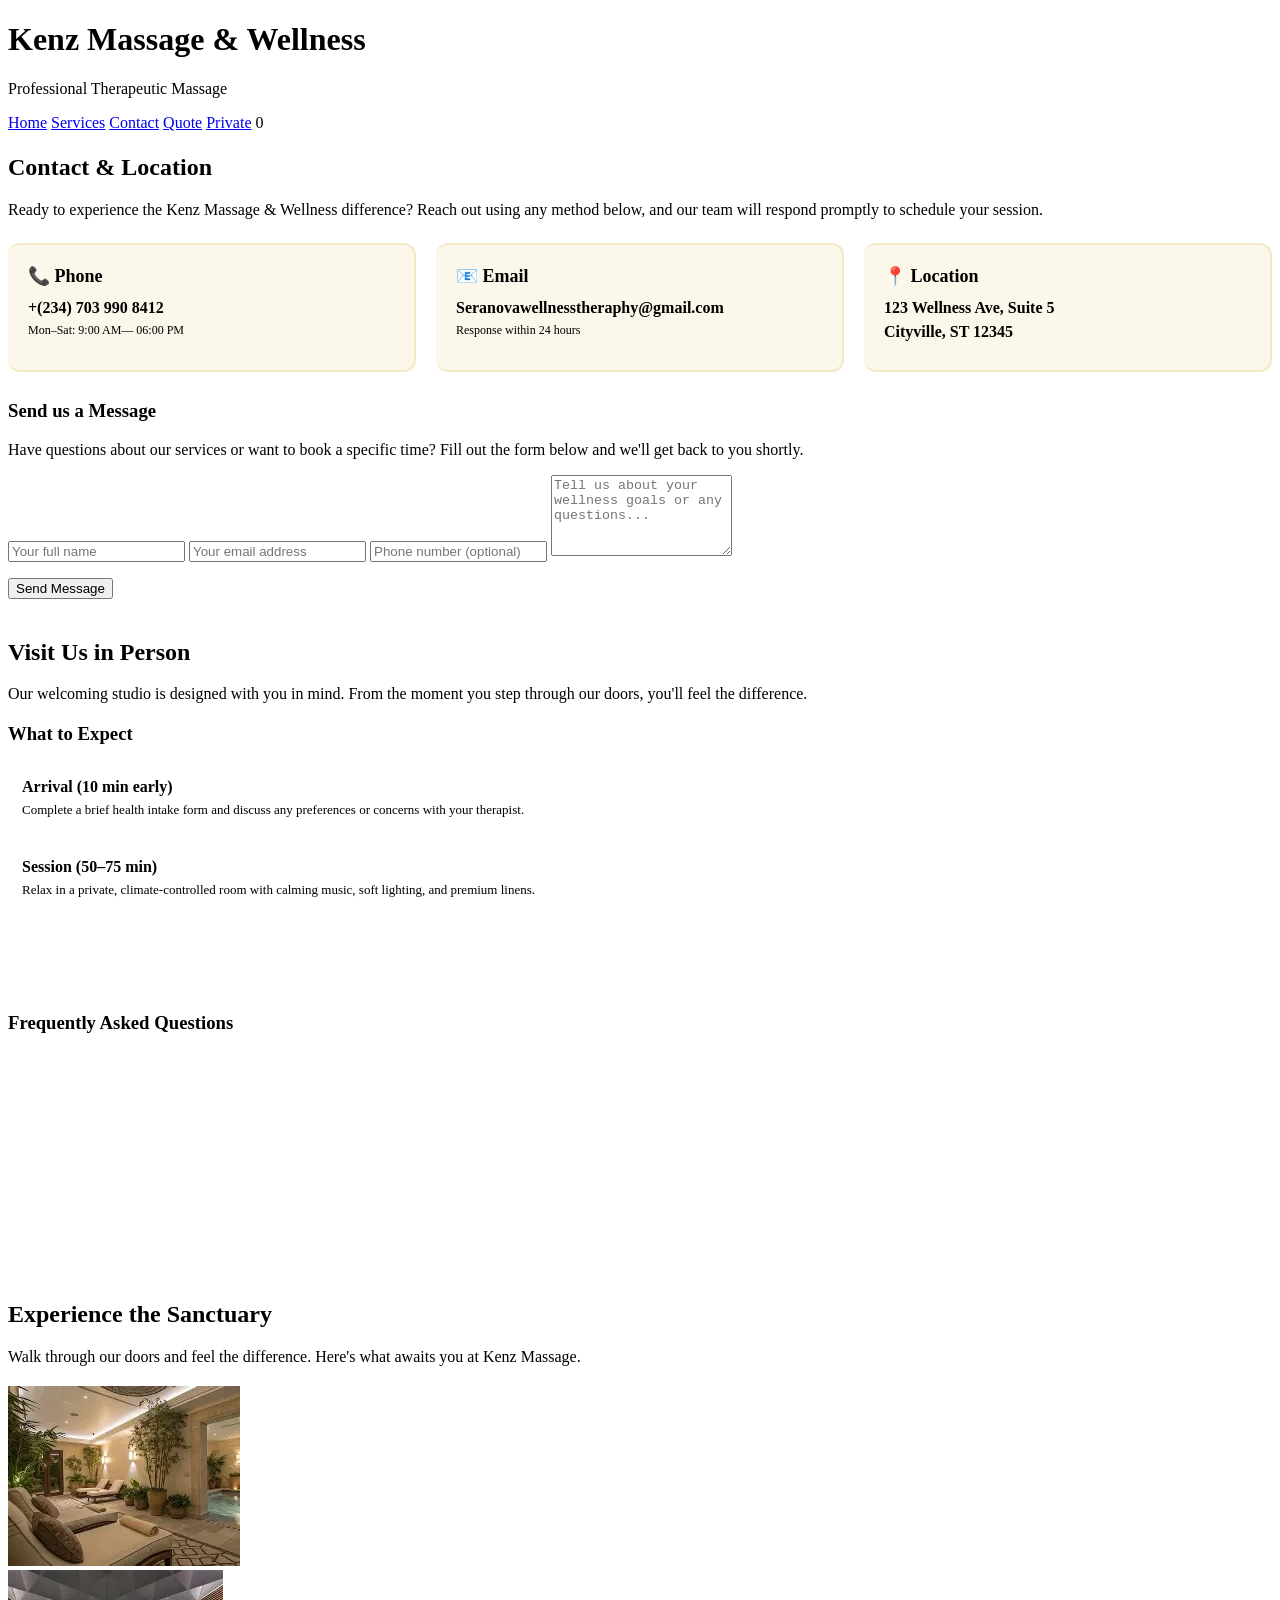
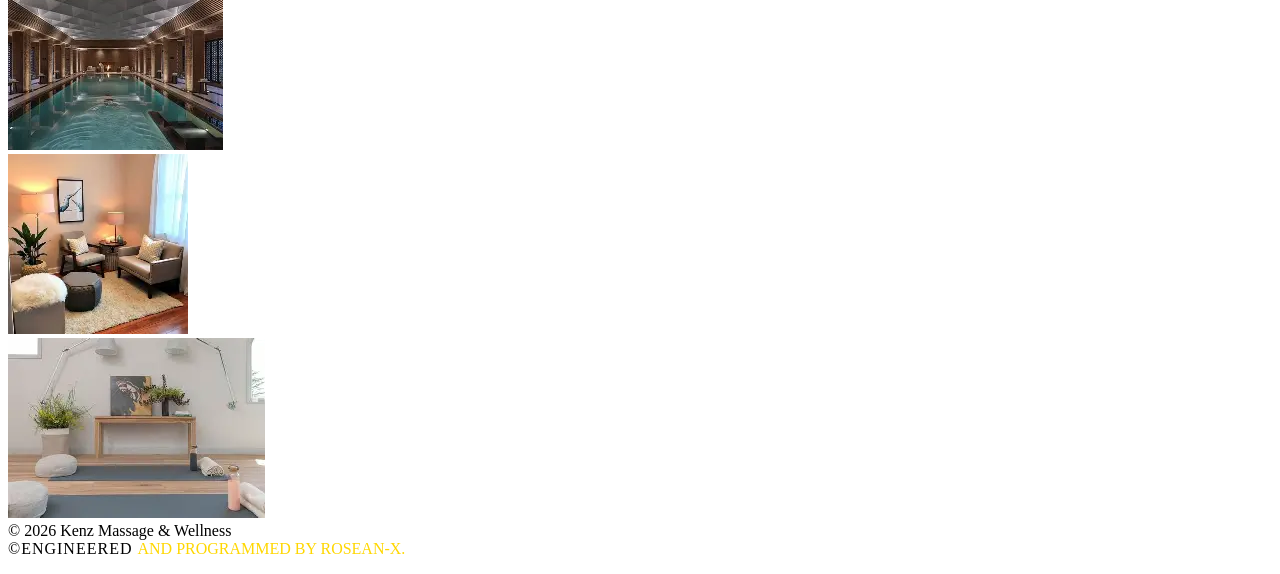
==== contact.html @ 3b34d6ab "Add files via upload" ====
<!DOCTYPE html>
<html lang="en">
  <head>
    <meta charset="utf-8" />
    <meta name="viewport" content="width=device-width,initial-scale=1" />
    <title>Contact — Kenz Massage &amp; Wellness</title>
    <link rel="stylesheet" href="css/styles.css">
    <meta name="description" content="Get in touch with Kenz Massage & Wellness to schedule your next session or ask questions. Call, email, or send us a message through the form.">
  </head>
  <body>
    <header class="site-header">
      <div class="wrap">
        <div>
          <h1 class="brand">Kenz Massage &amp; Wellness</h1>
          <p class="tagline">Professional Therapeutic Massage</p>
        </div>
        <nav class="nav">
          <a href="index.html" class="nav-link">Home</a>
          <a href="services.html" class="nav-link">Services</a>
          <a href="contact.html" class="nav-link">Contact</a>
          <a href="quote.html" class="nav-link">Quote</a>
          <a href="private.html" class="nav-link">Private</a>
          <span id="cartCount" class="cart-count">0</span>
        </nav>
      </div>
    </header>

    <main class="wrap" style="padding-top:22px">
      <div style="display:grid; gap:24px">
        <section class="card">
          <h2 style="margin-top:0">Contact & Location</h2>
          <p class="muted">Ready to experience the Kenz Massage &amp; Wellness difference? Reach out using any method below, and our team will respond promptly to schedule your session.</p>

          <div style="display:grid; grid-template-columns:repeat(auto-fit,minmax(200px,1fr)); gap:20px; margin-top:24px">
            <div style="background:rgba(212,175,55,0.1); backdrop-filter:blur(10px); padding:20px; border-radius:12px; border:2px solid rgba(212,175,55,0.2); border-left:4px solid var(--gold)">
              <h3 style="margin:0 0 12px 0; color:var(--gold); font-size:18px">📞 Phone</h3>
              <p style="margin:0; font-weight:600; color:var(--text)">+(234) 703 990 8412</p>
              <p class="muted" style="font-size:12px; margin-top:6px">Mon–Sat: 9:00 AM— 06:00 PM</p>
            </div>

            <div style="background:rgba(212,175,55,0.1); backdrop-filter:blur(10px); padding:20px; border-radius:12px; border:2px solid rgba(212,175,55,0.2); border-left:4px solid var(--gold)">
              <h3 style="margin:0 0 12px 0; color:var(--gold); font-size:18px">📧 Email</h3>
              <p style="margin:0; font-weight:600; color:var(--text)">Seranovawellnesstheraphy@gmail.com</p>
              <p class="muted" style="font-size:12px; margin-top:6px">Response within 24 hours</p>
            </div>

            <div style="background:rgba(212,175,55,0.1); backdrop-filter:blur(10px); padding:20px; border-radius:12px; border:2px solid rgba(212,175,55,0.2); border-left:4px solid var(--gold)">
              <h3 style="margin:0 0 12px 0; color:var(--gold); font-size:18px">📍 Location</h3>
              <p style="margin:0; font-weight:600; color:var(--text)">123 Wellness Ave, Suite 5</p>
              <p style="margin:6px 0 0 0; font-weight:600; color:var(--text)">Cityville, ST 12345</p>
            </div>
          </div>

          <h3 style="margin-top:28px">Send us a Message</h3>
          <p class="muted">Have questions about our services or want to book a specific time? Fill out the form below and we'll get back to you shortly.</p>
          <form id="msgForm" style="margin-top:16px">
            <input id="mname" type="text" placeholder="Your full name" required />
            <input id="memail" type="email" placeholder="Your email address" required />
            <input id="mphone" type="text" placeholder="Phone number (optional)" />
            <textarea id="mbody" placeholder="Tell us about your wellness goals or any questions..." rows="5"></textarea>
            <div style="margin-top:16px"><button class="btn" type="submit">Send Message</button></div>
          </form>

          <div id="savedMsg" style="margin-top:16px"></div>
        </section>

        <section class="card">
          <h2 style="margin-top:0">Visit Us in Person</h2>
          <p class="muted">Our welcoming studio is designed with you in mind. From the moment you step through our doors, you'll feel the difference.</p>

          <h3 style="margin-top:20px">What to Expect</h3>
          <div style="display:grid; gap:12px">
            <div style="background:rgba(255,255,255,0.15); backdrop-filter:blur(10px); padding:14px; border-radius:10px; border-left:4px solid var(--gold)">
              <strong style="color:var(--text)">Arrival (10 min early)</strong>
              <p class="muted" style="margin:6px 0 0 0; font-size:13px">Complete a brief health intake form and discuss any preferences or concerns with your therapist.</p>
            </div>
            <div style="background:rgba(255,255,255,0.15); backdrop-filter:blur(10px); padding:14px; border-radius:10px; border-left:4px solid var(--gold)">
              <strong style="color:var(--text)">Session (50–75 min)</strong>
              <p class="muted" style="margin:6px 0 0 0; font-size:13px">Relax in a private, climate-controlled room with calming music, soft lighting, and premium linens.</p>
            </div>
            <div style="background:rgba(255,255,255,0.15); backdrop-filter:blur(10px); padding:14px; border-radius:10px; border-left:4px solid var(--gold)">
              <strong style="color:var(--text)">Aftercare (5 min)</strong>
              <p class="muted" style="margin:6px 0 0 0; font-size:13px">Receive personalized post-care recommendations and schedule your next appointment at your convenience.</p>
            </div>
          </div>

          <h3 style="margin-top:20px">Frequently Asked Questions</h3>
          <details style="cursor:pointer; margin:12px 0; padding:12px; background:rgba(255,255,255,0.3); backdrop-filter:blur(10px); border-radius:8px; border:1px solid rgba(212,175,55,0.2)">
            <summary style="font-weight:600; color:var(--text)">What should I wear?</summary>
            <p class="muted" style="margin:12px 0 0 0">Wear comfortable, loose-fitting clothing that's easy to remove. You'll undress to your comfort level, and we provide premium linens for full coverage and privacy.</p>
          </details>

          <details style="cursor:pointer; margin:12px 0; padding:12px; background:rgba(255,255,255,0.3); backdrop-filter:blur(10px); border-radius:8px; border:1px solid rgba(212,175,55,0.2)">
            <summary style="font-weight:600; color:var(--text)">How long should I stay afterward?</summary>
            <p class="muted" style="margin:12px 0 0 0">Most clients benefit from 10–15 minutes of rest post-session. We have a comfortable lounge area with water and herbal tea available.</p>
          </details>

          <details style="cursor:pointer; margin:12px 0; padding:12px; background:rgba(255,255,255,0.3); backdrop-filter:blur(10px); border-radius:8px; border:1px solid rgba(212,175,55,0.2)">
            <summary style="font-weight:600; color:var(--text)">How often should I get a massage?</summary>
            <p class="muted" style="margin:12px 0 0 0">It depends on your goals. For maintenance and relaxation, once monthly is ideal. For injury recovery or athletes, weekly sessions during active training is recommended.</p>
          </details>

          <details style="cursor:pointer; margin:12px 0; padding:12px; background:rgba(255,255,255,0.3); backdrop-filter:blur(10px); border-radius:8px; border:1px solid rgba(212,175,55,0.2)">
            <summary style="font-weight:600; color:var(--text)">Do you offer gift certificates?</summary>
            <p class="muted" style="margin:12px 0 0 0">Yes! Gift certificates for any service or dollar amount are available. Perfect for that hard-to-shop-for wellness enthusiast in your life.</p>
          </details>
        </section>

        <section class="card">
          <h2 style="margin-top:0">Experience the Sanctuary</h2>
          <p class="muted">Walk through our doors and feel the difference. Here's what awaits you at Kenz Massage.</p>
          <div class="image-grid" style="margin-top:20px">
            <div class="image-item">
              <img src="con1.webp" alt="Therapy room" />
            </div>
            <div class="image-item">
              <img src="con2.webp" alt="Wellness setup" />
            </div>
            <div class="image-item">
              <img src="con3.webp" alt="Spa facility" />
            </div>
            <div class="image-item">
              <img src="con4.webp" alt="Relaxation space" />
            </div>
          </div>
        </section>
      </div>
    </main>

<footer class="site-footer"><div class="wrap muted">© <span id="year"></span> Kenz Massage &amp; Wellness</div>
<span style="letter-spacing: 1px;">&copy;ENGINEERED </span>
        <a href="https://alvinkill.github.io/portfolio/" target="_blank"
            style="color: gold; text-decoration:none; font-weight:100"> AND PROGRAMMED BY ROSEAN-X.</a></p>
</footer>

    <script>
      document.getElementById('year').textContent = new Date().getFullYear();
      function updateCartCount(){ try{ const cart=JSON.parse(localStorage.getItem('km_cart')||'{}'); let c=0; Object.values(cart).forEach(v=>c+=v.qty||0); document.getElementById('cartCount').textContent=c }catch(e){document.getElementById('cartCount').textContent='0'} }
      updateCartCount(); window.addEventListener('storage', updateCartCount);

      // highlight active link
      (function(){
        const path = window.location.pathname.split('/').pop();
        document.querySelectorAll('.nav-link').forEach(l=>{
          if(l.getAttribute('href')===path) l.classList.add('active');
        });
      })();

      document.getElementById('msgForm').addEventListener('submit', function(e){ e.preventDefault(); const name=document.getElementById('mname').value.trim(); const email=document.getElementById('memail').value.trim(); const phone=document.getElementById('mphone').value.trim(); const body=document.getElementById('mbody').value.trim(); if(!name||!email||!body){ document.getElementById('savedMsg').innerHTML='<div style="background:rgba(255,0,0,0.1); padding:12px; border-radius:8px; border-left:4px solid #ff0000; color:#cc0000">Please fill in all required fields.</div>'; return } const messages=JSON.parse(localStorage.getItem('km_messages')||'[]'); messages.push({name,email,phone,body,when:new Date().toISOString()}); localStorage.setItem('km_messages', JSON.stringify(messages)); document.getElementById('savedMsg').innerHTML='<div style="background:rgba(212,175,55,0.2); padding:12px; border-radius:8px; border-left:4px solid var(--gold); color:var(--text)"><strong>Message received!</strong> We\'ll review your message and contact you within 24 hours.</div>'; document.getElementById('msgForm').reset(); });
    </script>
  </body>
</html>
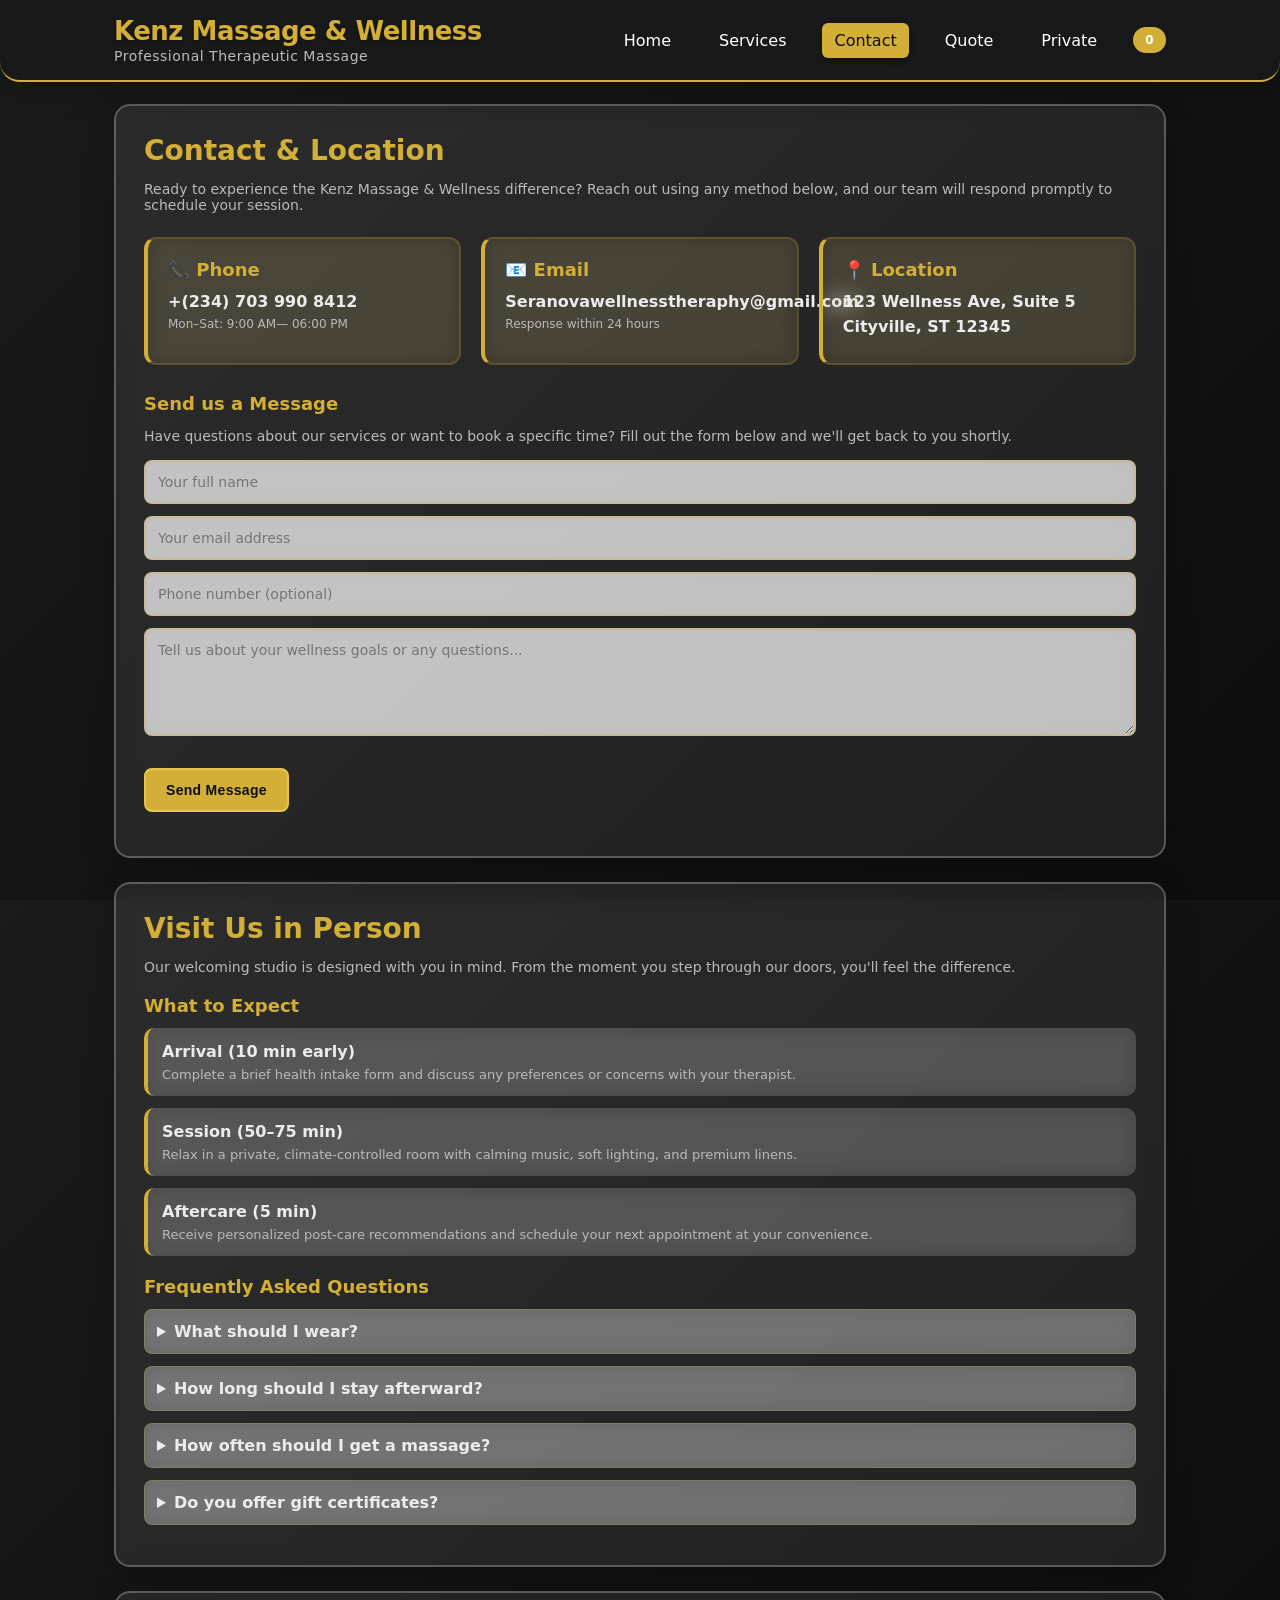
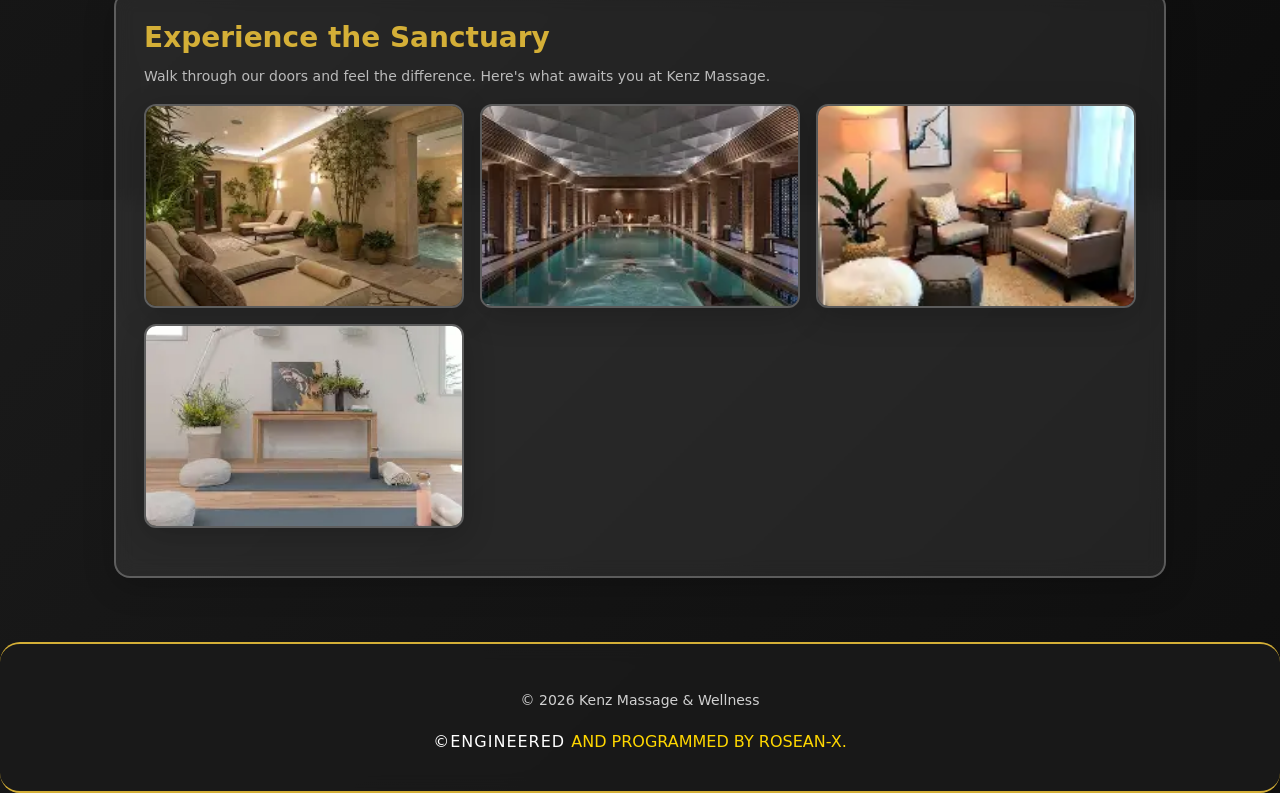
==== commit e2fc5952: "Fix HTML encoding and update stylesheet link" ====
--- a/contact.html
+++ b/contact.html
@@ -4,7 +4,7 @@
     <meta charset="utf-8" />
     <meta name="viewport" content="width=device-width,initial-scale=1" />
     <title>Contact — Kenz Massage &amp; Wellness</title>
-    <link rel="stylesheet" href="css/styles.css">
+    <link rel="stylesheet" href="styles.css">
     <meta name="description" content="Get in touch with Kenz Massage & Wellness to schedule your next session or ask questions. Call, email, or send us a message through the form.">
   </head>
   <body>
@@ -150,3 +150,4 @@
     </script>
   </body>
 </html>
+
--- a/styles.css
+++ b/styles.css
@@ -0,0 +1,486 @@
+/* Professional Black & Gold with Glassmorphism */
+:root{
+    /* primary text color on dark backgrounds */
+    --primary:#ffffff;
+    --primary-dark:#0d0d0d;
+    --gold:#D4AF37;
+    --gold-light:#E8C547;
+    --text:#ececec;
+    --muted:#bbbbbb;
+    --border:#333333;
+    --bg:#1a1a1a;
+    --white:#ffffff;
+    --glass-border:rgba(255,255,255,0.25);
+    --glass-bg:rgba(255,255,255,0.08);
+    --glass-shadow:0 8px 32px rgba(0,0,0,0.2)
+}
+
+*{box-sizing:border-box}
+html,body{height:100%; margin:0}
+
+body{
+    font-family:Inter,system-ui,Segoe UI,Roboto,Arial,sans-serif;
+    color:var(--text);
+    background:linear-gradient(135deg, var(--bg) 0%, var(--primary-dark) 100%);
+    -webkit-font-smoothing:antialiased;
+    min-height:100vh
+}
+
+/* Header & Navigation - Glassmorphism */
+.site-header{
+    background:rgba(26,26,26,0.85);
+    backdrop-filter:blur(10px);
+    -webkit-backdrop-filter:blur(10px);
+    color:var(--white);
+    border-bottom:2px solid var(--gold);
+    box-shadow:var(--glass-shadow);
+    position:sticky;
+    top:0;
+    border-radius: 0 0 20px 20px;
+    z-index:1000
+}
+
+.site-header .wrap{
+    display:flex;
+    align-items:center;
+    justify-content:space-between;
+    max-width:1100px;
+    margin:0 auto;
+    padding:16px 24px
+}
+
+.tagline{
+    font-size:14px;
+    color:var(--muted);
+    margin:2px 0 0 0;
+    letter-spacing:0.5px;
+}
+
+.brand{
+    margin:0;
+    font-size:26px;
+    font-weight:800;
+    letter-spacing:-0.5px;
+    color:var(--gold);
+    text-shadow:0 2px 4px rgba(0,0,0,0.3)
+}
+
+.nav{
+    display:flex;
+    gap:24px;
+    align-items:center
+}
+
+.nav-link{
+    color:var(--white);
+    text-decoration:none;
+    padding:8px 12px;
+    font-weight:500;
+    border-radius:6px;
+    transition:all 0.3s ease;
+    position:relative
+}
+
+.nav-link:hover{
+    background:rgba(212,175,55,0.2);
+    color:var(--gold-light)
+}
+
+.cart-count{
+    background:var(--gold);
+    color:var(--primary);
+    padding:6px 12px;
+    border-radius:20px;
+    font-weight:700;
+    font-size:12px;
+    letter-spacing:0.5px
+}
+
+/* Layout */
+.wrap{
+    max-width:1100px;
+    margin:0 auto;
+    padding:24px
+}
+
+.main-hero{
+    padding:40px 24px
+}
+
+/* Hero Section */
+.hero{
+    display:flex;
+    gap:40px;
+    align-items:center;
+    margin-bottom:40px
+}
+
+.hero-left{flex:1}
+
+.hero-title{
+    font-size:42px;
+    font-weight:800;
+    margin:0 0 16px 0;
+    color:var(--gold);
+    line-height:1.2
+}
+
+.hero-sub{
+    color:var(--muted);
+    margin:0 0 24px 0;
+    font-size:16px;
+    line-height:1.6
+}
+
+.hero-cta{
+    display:flex;
+    gap:12px;
+    flex-wrap:wrap
+}
+
+/* Glassmorphic Cards */
+.card{
+    background:var(--glass-bg);
+    backdrop-filter:blur(10px);
+    -webkit-backdrop-filter:blur(10px);
+    border-radius:16px;
+    padding:28px;
+    box-shadow:var(--glass-shadow);
+    border:2px solid var(--glass-border);
+    transition:all 0.3s ease
+}
+
+.card:hover{
+    box-shadow:0 12px 40px rgba(212,175,55,0.15);
+    border-color:rgba(212,175,55,0.5)
+}
+
+.card h2{
+    margin-top:0;
+    color:var(--gold);
+    font-size:28px;
+    margin-bottom:12px
+}
+
+.card h3{
+    color:var(--gold);
+    font-size:18px;
+    margin-bottom:12px
+}
+
+.card h4{
+    color:var(--text);
+    margin:12px 0 8px 0
+}
+
+/* Typography */
+.muted{color:var(--muted); font-size:14px}
+
+.about h2{margin-top:0}
+
+/* Buttons */
+.btn, button.btn{
+    background:var(--gold);
+    color:var(--primary-dark);
+    padding:12px 20px;
+    border-radius:8px;
+    text-decoration:none;
+    font-weight:600;
+    font-size:14px;
+    border:2px solid var(--gold-light);
+    cursor:pointer;
+    transition:all 0.3s ease;
+    display:inline-block;
+    letter-spacing:0.3px
+}
+
+.btn:hover, button.btn:hover{
+    transform:translateY(-2px);
+    box-shadow:0 6px 20px rgba(212,175,55,0.5);
+    background:linear-gradient(135deg, var(--gold-light) 0%, var(--gold) 100%);
+    color:var(--primary-dark)
+}
+
+.btn.secondary, button.btn.secondary{
+    background:rgba(255,255,255,0.1);
+    color:var(--primary);
+    border:2px solid rgba(212,175,55,0.5);
+    backdrop-filter:blur(10px)
+}
+
+.btn.secondary:hover, button.btn.secondary:hover{
+    background:rgba(212,175,55,0.2);
+    border-color:var(--gold);
+    transform:translateY(-2px)
+}
+
+.btn.small{
+    padding:8px 12px;
+    font-size:12px
+}
+
+/* Forms */
+input[type="text"],
+input[type="email"],
+textarea{
+    width:100%;
+    padding:12px;
+    border:2px solid rgba(212,175,55,0.3);
+    border-radius:8px;
+    font-family:inherit;
+    font-size:14px;
+    transition:all 0.3s ease;
+    margin-bottom:12px;
+    background:rgba(255,255,255,0.7);
+    backdrop-filter:blur(10px)
+}
+
+input[type="text"]:focus,
+input[type="email"]:focus,
+textarea:focus{
+    outline:none;
+    border-color:var(--gold);
+    box-shadow:0 0 0 3px rgba(212,175,55,0.2);
+    background:rgba(255,255,255,0.9)
+}
+
+/* Services/Cart layout */
+.grid{
+    display:grid;
+    grid-template-columns:1fr 340px;
+    gap:24px
+}
+
+.services{
+    display:grid;
+    grid-template-columns:repeat(auto-fill,minmax(240px,1fr));
+    gap:16px
+}
+
+.service{
+    background:var(--glass-bg);
+    backdrop-filter:blur(10px);
+    -webkit-backdrop-filter:blur(10px);
+    padding:18px;
+    border-radius:12px;
+    border:2px solid var(--glass-border);
+    transition:all 0.3s ease;
+    height:100%
+}
+
+.service:hover{
+    border-color:var(--gold);
+    box-shadow:0 8px 24px rgba(212,175,55,0.2)
+}
+
+.service img{
+    width:100%;
+    height:150px;
+    object-fit:cover;
+    border-radius:8px;
+    margin-bottom:12px
+}
+
+.service h3{
+    margin:0 0 8px 0;
+    color:var(--primary);
+    font-size:16px
+}
+
+.service p{
+    color:var(--muted);
+    margin:8px 0;
+    font-size:13px
+}
+
+.meta{
+    display:flex;
+    justify-content:space-between;
+    align-items:center;
+    margin-top:12px
+}
+
+.meta strong{
+    color:var(--gold);
+    font-size:16px
+}
+
+.cart-list{
+    max-height:400px;
+    overflow-y:auto;
+    border:2px solid rgba(212,175,55,0.2);
+    border-radius:12px;
+    padding:0;
+    background:var(--glass-bg);
+    backdrop-filter:blur(10px)
+}
+
+.cart-item{
+    display:flex;
+    justify-content:space-between;
+    padding:12px;
+    border-bottom:1px dashed rgba(212,175,55,0.2);
+    font-size:13px
+}
+
+.cart-item:last-child{
+    border-bottom:none
+}
+
+.totals{
+    display:flex;
+    justify-content:space-between;
+    padding:12px 0;
+    font-weight:600;
+    border-top:2px dashed rgba(212,175,55,0.3);
+    margin-top:12px;
+    color:var(--text)
+}
+
+/* Team */
+.team{
+    display:grid;
+    grid-template-columns:repeat(auto-fit,minmax(240px,1fr));
+    gap:16px;
+    margin:20px 0
+}
+
+.team-member{
+    background:var(--glass-bg);
+    backdrop-filter:blur(10px);
+    -webkit-backdrop-filter:blur(10px);
+    padding:16px;
+    border-radius:12px;
+    border:2px solid var(--glass-border);
+    border-left:4px solid var(--gold);
+    transition:all 0.3s ease
+}
+
+.team-member:hover{
+    box-shadow:0 8px 24px rgba(212,175,55,0.2);
+    border-color:rgba(212,175,55,0.5)
+}
+
+.team-member strong{
+    color:var(--primary);
+    display:block;
+    margin-bottom:4px
+}
+
+.avatar{
+    width:64px;
+    height:64px;
+    border-radius:50%;
+    /* default gradient shown when no photo is provided */
+    background:linear-gradient(135deg, var(--gold) 0%, var(--gold-light) 100%);
+    background-size:cover;
+    background-position:center;
+    display:inline-block;
+    margin-right:12px;
+    vertical-align:middle;
+    flex-shrink:0;
+    overflow:hidden; /* make sure extra content doesn't escape the circle */
+}
+
+/* if a photo <img> is placed inside the avatar, make it fill the container */
+.avatar img{
+    width:100%;
+    height:100%;
+    object-fit:cover;
+    display:block;
+}
+
+/* Specialties List */
+.specialties{
+    list-style:none;
+    padding:0;
+    margin:12px 0
+}
+
+.specialties li{
+    padding:10px 0;
+    border-bottom:1px solid rgba(212,175,55,0.15);
+    color:var(--muted);
+    padding-left:12px;
+    border-left:3px solid transparent;
+    transition:all 0.3s ease
+}
+
+.specialties li:hover{
+    border-left-color:var(--gold);
+    color:var(--text);
+    padding-left:16px
+}
+
+/* Image Gallery */
+.image-grid{
+    display:grid;
+    grid-template-columns:repeat(auto-fit,minmax(250px,1fr));
+    gap:16px;
+    margin:20px 0
+}
+
+.image-item{
+    border-radius:12px;
+    overflow:hidden;
+    box-shadow:var(--glass-shadow);
+    border:2px solid var(--glass-border);
+    transition:all 0.3s ease
+}
+
+.image-item img{
+    width:100%;
+    height:200px;
+    object-fit:cover;
+    display:block
+}
+
+.image-item:hover{
+    transform:scale(1.02);
+    box-shadow:0 12px 40px rgba(212,175,55,0.15)
+}
+
+/* Footer */
+.site-footer{
+    background:rgba(26,26,26,0.9);
+    backdrop-filter:blur(10px);
+    -webkit-backdrop-filter:blur(10px);
+    color:var(--white);
+    padding:24px 0;
+    text-align:center;
+    margin-top:40px;
+    border-top:2px solid var(--gold);
+    border-bottom:2px solid var(--gold);
+    border-radius: 20px;
+}
+
+/* Active navigation link */
+.nav-link.active{
+    background:var(--gold);
+    color:var(--primary-dark);
+    box-shadow:0 2px 6px rgba(0,0,0,0.4);
+}
+
+.site-footer .muted{
+    color:rgba(255,255,255,0.8)
+}
+
+/* Responsive */
+@media (max-width:900px){
+    .grid{grid-template-columns:1fr}
+    .wrap{padding:16px}
+    .hero{flex-direction:column; align-items:flex-start; gap:24px}
+    .hero-title{font-size:32px}
+    .site-header .wrap{flex-direction:column; gap:12px; align-items:flex-start}
+    .nav{gap:16px}
+    .image-grid{grid-template-columns:repeat(auto-fit,minmax(150px,1fr))}
+}
+
+.rosean{
+    display:inline-block;
+    margin-top:12px;
+    color:gold;
+    font-size:12px;
+    text-decoration:none;
+    transition:all 0.3s ease
+}
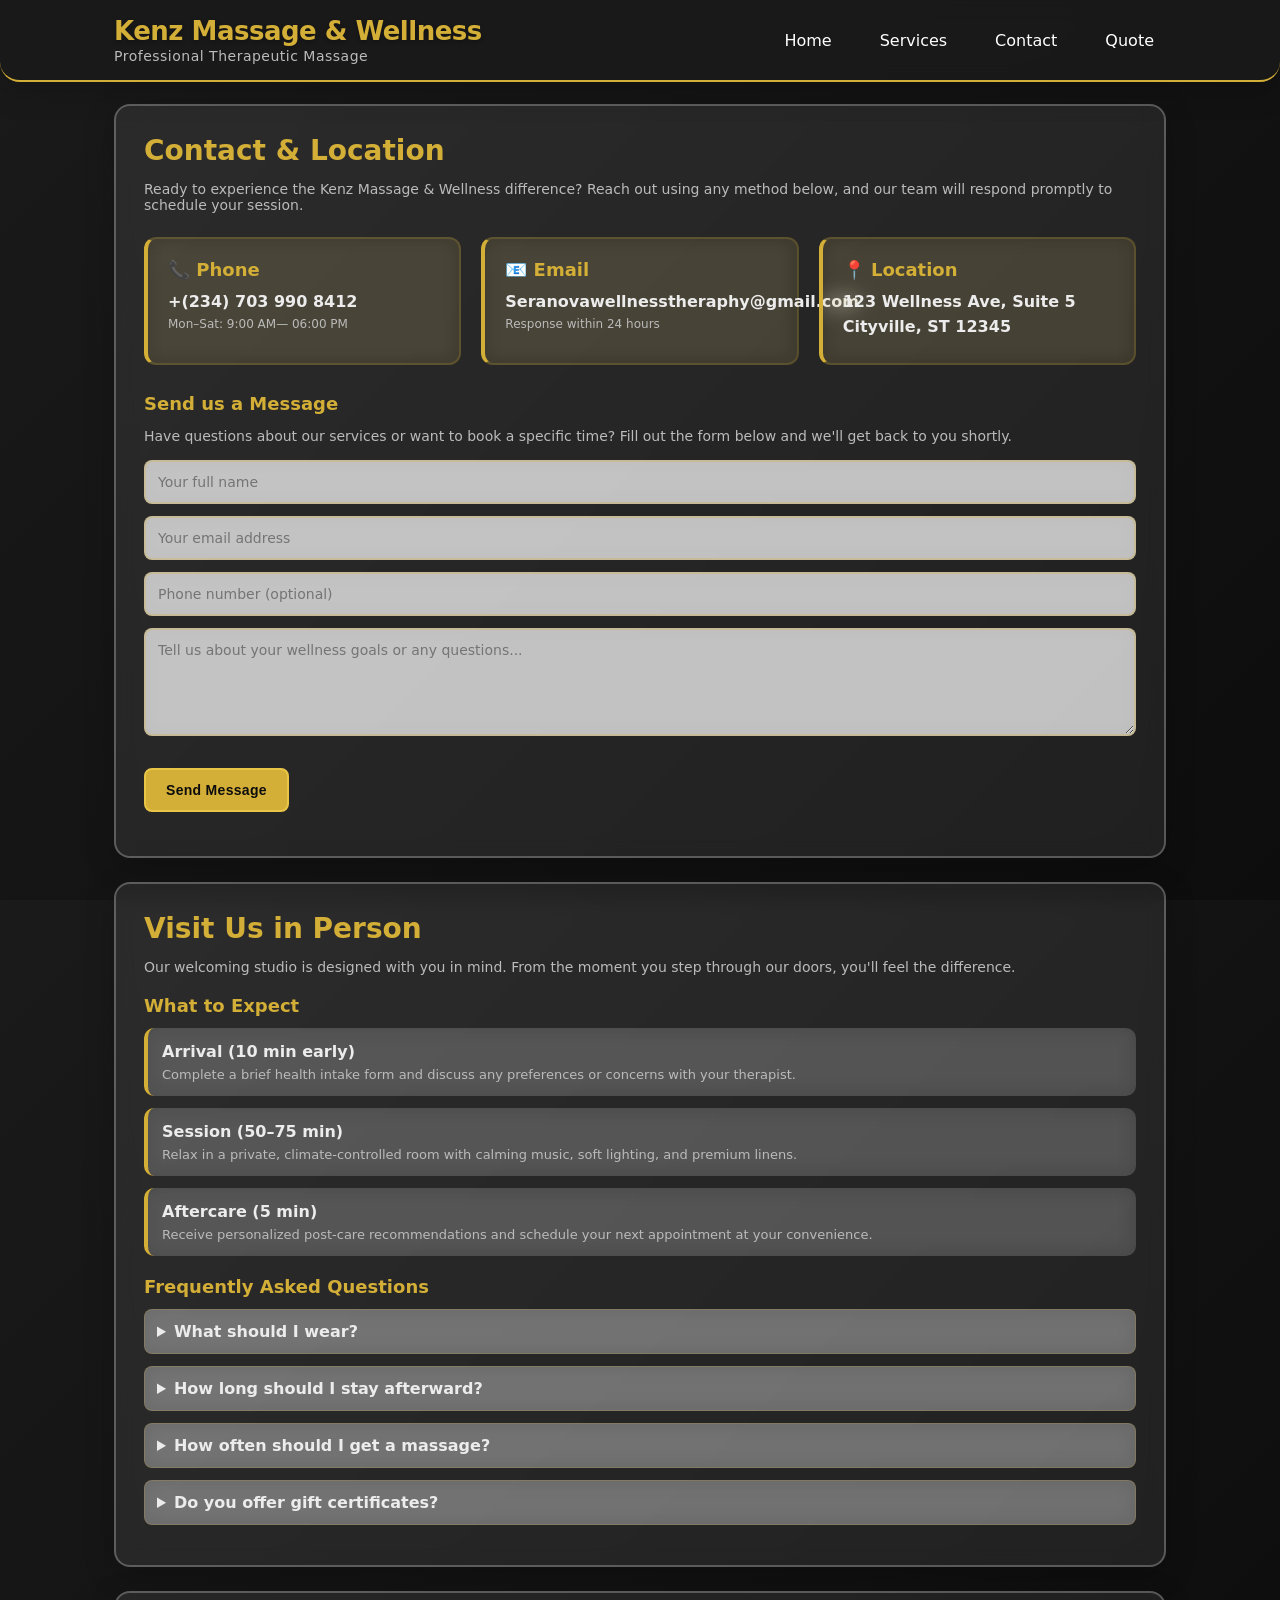
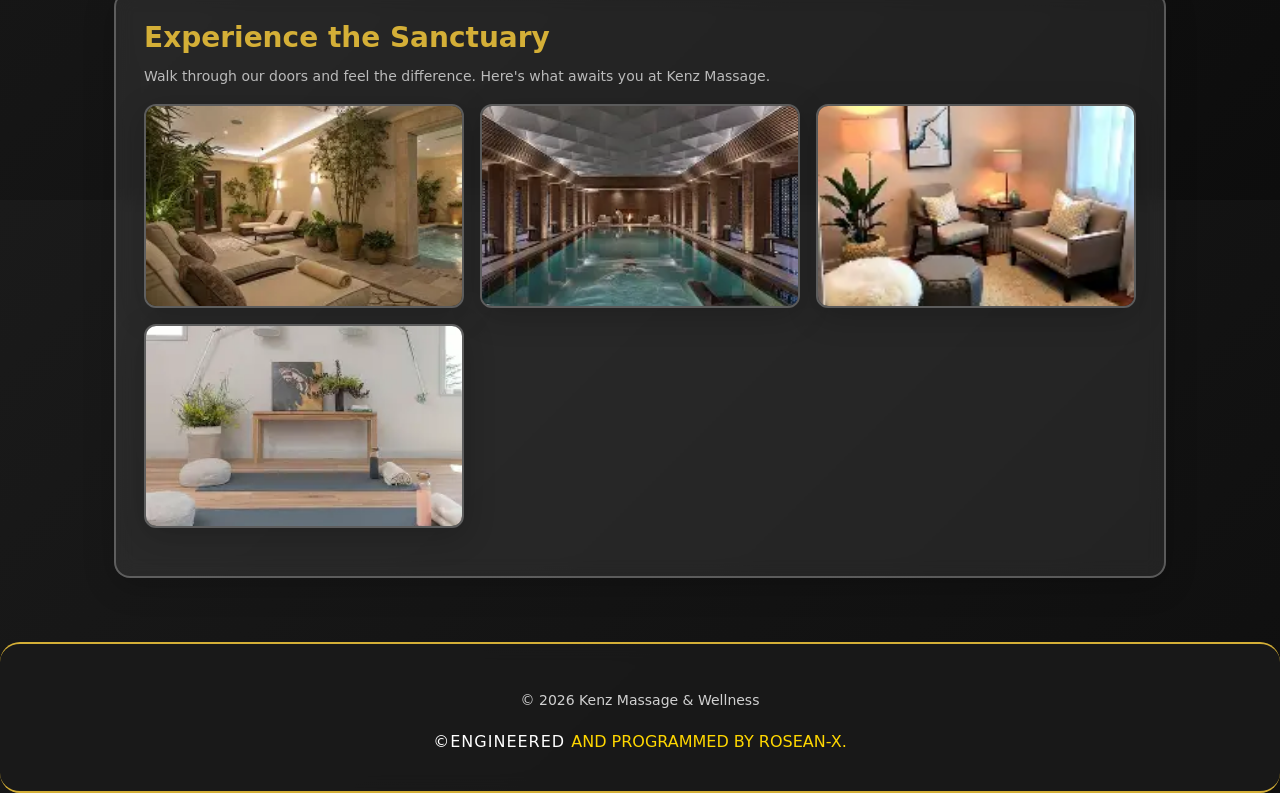
==== commit 0c913c2e: "Add files via upload" ====
--- a/contact.html
+++ b/contact.html
@@ -19,8 +19,7 @@
           <a href="services.html" class="nav-link">Services</a>
           <a href="contact.html" class="nav-link">Contact</a>
           <a href="quote.html" class="nav-link">Quote</a>
-          <a href="private.html" class="nav-link">Private</a>
-          <span id="cartCount" class="cart-count">0</span>
+          
         </nav>
       </div>
     </header>
@@ -150,4 +149,3 @@
     </script>
   </body>
 </html>
-
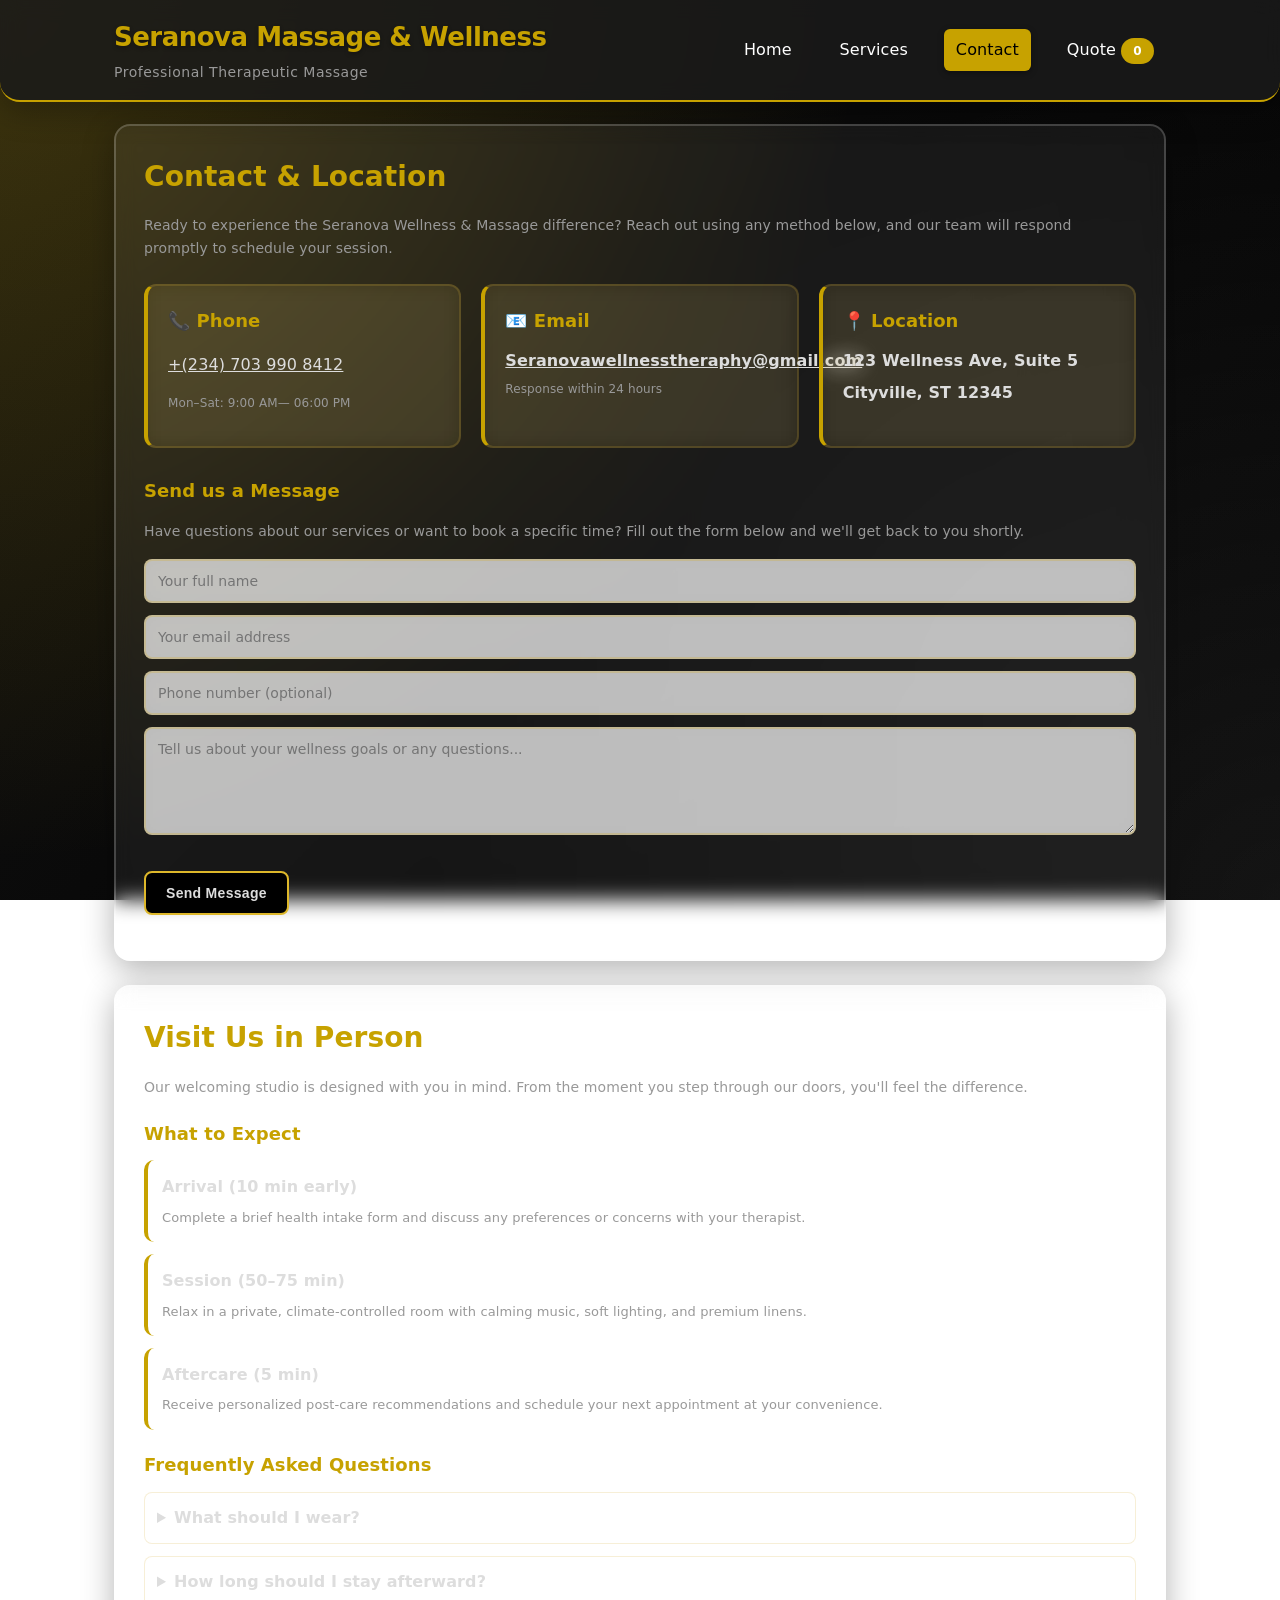
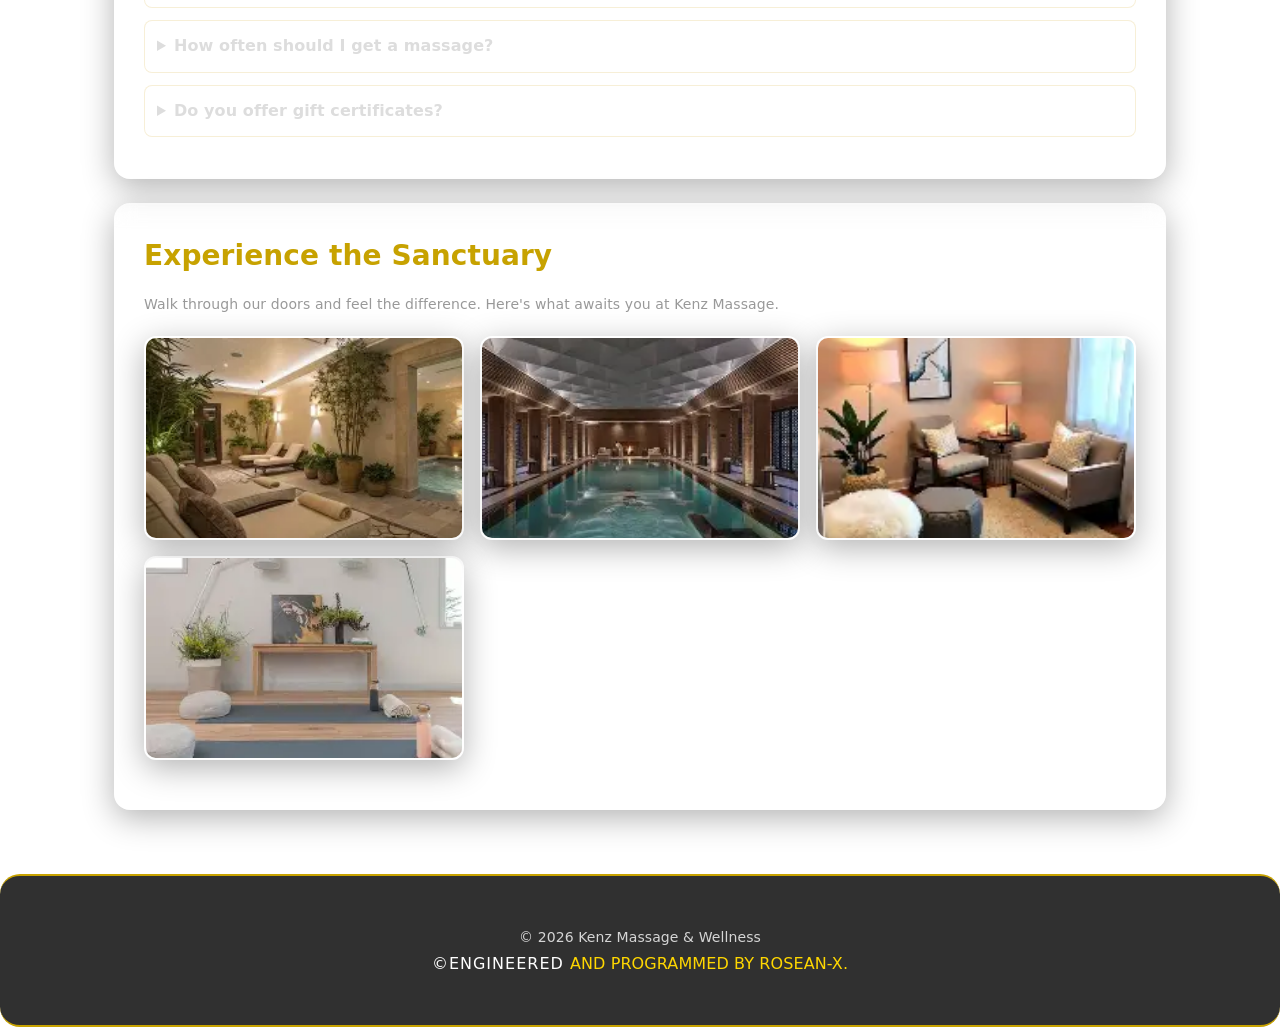
==== commit 4f60f2ce: "Add files via upload" ====
--- a/contact.html
+++ b/contact.html
@@ -3,23 +3,22 @@
   <head>
     <meta charset="utf-8" />
     <meta name="viewport" content="width=device-width,initial-scale=1" />
-    <title>Contact — Kenz Massage &amp; Wellness</title>
+    <title>Contact — Seranova Massage &amp; Wellness</title>
     <link rel="stylesheet" href="styles.css">
-    <meta name="description" content="Get in touch with Kenz Massage & Wellness to schedule your next session or ask questions. Call, email, or send us a message through the form.">
+    <meta name="description" content="Get in touch with Seranova Massage & Wellness to schedule your next session or ask questions. Call, email, or send us a message through the form.">
   </head>
   <body>
     <header class="site-header">
       <div class="wrap">
         <div>
-          <h1 class="brand">Kenz Massage &amp; Wellness</h1>
+          <h1 class="brand">Seranova Massage &amp; Wellness</h1>
           <p class="tagline">Professional Therapeutic Massage</p>
         </div>
         <nav class="nav">
           <a href="index.html" class="nav-link">Home</a>
           <a href="services.html" class="nav-link">Services</a>
           <a href="contact.html" class="nav-link">Contact</a>
-          <a href="quote.html" class="nav-link">Quote</a>
-          
+          <a href="quote.html" class="nav-link">Quote <span id="cartCount" class="cart-count">0</span></a>
         </nav>
       </div>
     </header>
@@ -28,18 +27,18 @@
       <div style="display:grid; gap:24px">
         <section class="card">
           <h2 style="margin-top:0">Contact & Location</h2>
-          <p class="muted">Ready to experience the Kenz Massage &amp; Wellness difference? Reach out using any method below, and our team will respond promptly to schedule your session.</p>
+          <p class="muted">Ready to experience the Seranova Wellness &amp; Massage difference? Reach out using any method below, and our team will respond promptly to schedule your session.</p>
 
           <div style="display:grid; grid-template-columns:repeat(auto-fit,minmax(200px,1fr)); gap:20px; margin-top:24px">
             <div style="background:rgba(212,175,55,0.1); backdrop-filter:blur(10px); padding:20px; border-radius:12px; border:2px solid rgba(212,175,55,0.2); border-left:4px solid var(--gold)">
               <h3 style="margin:0 0 12px 0; color:var(--gold); font-size:18px">📞 Phone</h3>
-              <p style="margin:0; font-weight:600; color:var(--text)">+(234) 703 990 8412</p>
+              <p><a href="https://wa.me/2347039908412?text=Hello Seranova, i really like your work, how can i get in touch with you?" target="_blank" style="color:var(--text); text-decoration:underline">+(234) 703 990 8412</a>
               <p class="muted" style="font-size:12px; margin-top:6px">Mon–Sat: 9:00 AM— 06:00 PM</p>
             </div>
 
             <div style="background:rgba(212,175,55,0.1); backdrop-filter:blur(10px); padding:20px; border-radius:12px; border:2px solid rgba(212,175,55,0.2); border-left:4px solid var(--gold)">
               <h3 style="margin:0 0 12px 0; color:var(--gold); font-size:18px">📧 Email</h3>
-              <p style="margin:0; font-weight:600; color:var(--text)">Seranovawellnesstheraphy@gmail.com</p>
+              <p style="margin:0; font-weight:600; color:var(--text)"><a href="mailto:Seranovawellnesstheraphy@gmail.com" style="color:var(--text); text-decoration:underline">Seranovawellnesstheraphy@gmail.com</a></p>
               <p class="muted" style="font-size:12px; margin-top:6px">Response within 24 hours</p>
             </div>
 
@@ -126,10 +125,13 @@
       </div>
     </main>
 
-<footer class="site-footer"><div class="wrap muted">© <span id="year"></span> Kenz Massage &amp; Wellness</div>
-<span style="letter-spacing: 1px;">&copy;ENGINEERED </span>
-        <a href="https://alvinkill.github.io/portfolio/" target="_blank"
-            style="color: gold; text-decoration:none; font-weight:100"> AND PROGRAMMED BY ROSEAN-X.</a></p>
+<footer class="site-footer">
+  <div class="wrap">
+    <span class="muted">© <span id="year"></span> Kenz Massage &amp; Wellness</span>
+    <br>
+    <span style="letter-spacing:1px;">&copy;ENGINEERED </span>
+    <a href="https://alvinkill.github.io/portfolio/" target="_blank" style="color: gold; text-decoration:none; font-weight:100">AND PROGRAMMED BY ROSEAN-X.</a>
+  </div>
 </footer>
 
     <script>
@@ -145,7 +147,31 @@
         });
       })();
 
-      document.getElementById('msgForm').addEventListener('submit', function(e){ e.preventDefault(); const name=document.getElementById('mname').value.trim(); const email=document.getElementById('memail').value.trim(); const phone=document.getElementById('mphone').value.trim(); const body=document.getElementById('mbody').value.trim(); if(!name||!email||!body){ document.getElementById('savedMsg').innerHTML='<div style="background:rgba(255,0,0,0.1); padding:12px; border-radius:8px; border-left:4px solid #ff0000; color:#cc0000">Please fill in all required fields.</div>'; return } const messages=JSON.parse(localStorage.getItem('km_messages')||'[]'); messages.push({name,email,phone,body,when:new Date().toISOString()}); localStorage.setItem('km_messages', JSON.stringify(messages)); document.getElementById('savedMsg').innerHTML='<div style="background:rgba(212,175,55,0.2); padding:12px; border-radius:8px; border-left:4px solid var(--gold); color:var(--text)"><strong>Message received!</strong> We\'ll review your message and contact you within 24 hours.</div>'; document.getElementById('msgForm').reset(); });
+      function getWhatsAppUrl(message){
+        // Replace the placeholder number with your real WhatsApp number (in international format, no + or dashes)
+        const base = 'https://wa.me/2347039908412';
+        return `${base}?text=${encodeURIComponent(message)}`;
+      }
+
+      document.getElementById('msgForm').addEventListener('submit', function(e){
+        e.preventDefault();
+        const name = document.getElementById('mname').value.trim();
+        const email = document.getElementById('memail').value.trim();
+        const phone = document.getElementById('mphone').value.trim();
+        const body = document.getElementById('mbody').value.trim();
+
+        if(!name || !email || !body){
+          document.getElementById('savedMsg').innerHTML = '<div style="background:rgba(255,0,0,0.1); padding:12px; border-radius:8px; border-left:4px solid #ff0000; color:#cc0000">Please fill in all required fields.</div>';
+          return;
+        }
+
+        const message = `New contact request from Seranova Massage & Wellness:\n\nName: ${name}\nEmail: ${email}\nPhone: ${phone || 'N/A'}\n\nMessage:\n${body}`;
+        const url = getWhatsAppUrl(message);
+        window.open(url, '_blank');
+
+        document.getElementById('savedMsg').innerHTML = '<div style="background:rgba(212,175,55,0.2); padding:12px; border-radius:8px; border-left:4px solid var(--gold); color:var(--text)"><strong>Redirecting to WhatsApp...</strong> Please complete your message there.</div>';
+        document.getElementById('msgForm').reset();
+      });
     </script>
   </body>
 </html>
--- a/styles.css
+++ b/styles.css
@@ -1,18 +1,19 @@
-/* Professional Black & Gold with Glassmorphism */
+/* Professional Black & Gold with refined tones */
 :root{
     /* primary text color on dark backgrounds */
     --primary:#ffffff;
-    --primary-dark:#0d0d0d;
-    --gold:#D4AF37;
-    --gold-light:#E8C547;
-    --text:#ececec;
-    --muted:#bbbbbb;
-    --border:#333333;
-    --bg:#1a1a1a;
+    --primary-dark:#000000;
+    /* deeper, more muted gold for a luxurious feel */
+    --gold:#c7a200;
+    --gold-light:#ddb72a;
+    --text:#dddddd;
+    --muted:#999999;
+    --border:#444444;
+    --bg:#121212;
     --white:#ffffff;
-    --glass-border:rgba(255,255,255,0.25);
-    --glass-bg:rgba(255,255,255,0.08);
-    --glass-shadow:0 8px 32px rgba(0,0,0,0.2)
+    --glass-border:rgba(255,255,255,0.2);
+    --glass-bg:rgba(255,255,255,0.06);
+    --glass-shadow:0 8px 32px rgba(0,0,0,0.3)
 }
 
 *{box-sizing:border-box}
@@ -21,9 +22,17 @@
 body{
     font-family:Inter,system-ui,Segoe UI,Roboto,Arial,sans-serif;
     color:var(--text);
-    background:linear-gradient(135deg, var(--bg) 0%, var(--primary-dark) 100%);
+    background:
+      radial-gradient(circle at top left, rgba(199,162,0,0.25), transparent 55%),
+      radial-gradient(circle at bottom right, rgba(255,255,255,0.08), transparent 55%),
+      linear-gradient(135deg, var(--bg) 0%, var(--primary-dark) 100%);
+    background-repeat: no-repeat;
+    background-attachment: fixed;
+    background-size: cover;
     -webkit-font-smoothing:antialiased;
-    min-height:100vh
+    min-height:100vh;
+    line-height:1.65;
+    letter-spacing:0.1px;
 }
 
 /* Header & Navigation - Glassmorphism */
@@ -180,8 +189,8 @@
 
 /* Buttons */
 .btn, button.btn{
-    background:var(--gold);
-    color:var(--primary-dark);
+    background:black;
+    color:var(--black);
     padding:12px 20px;
     border-radius:8px;
     text-decoration:none;
@@ -476,6 +485,21 @@
     .image-grid{grid-template-columns:repeat(auto-fit,minmax(150px,1fr))}
 }
 
+a, a:visited{
+    color:var(--gold);
+    text-decoration:none;
+    transition:color 0.2s ease, text-decoration 0.2s ease;
+}
+a:hover, a:focus{
+    color:var(--gold-light);
+    text-decoration:underline;
+}
+
+::selection{
+    background:rgba(199,162,0,0.35);
+    color:var(--primary-dark);
+}
+
 .rosean{
     display:inline-block;
     margin-top:12px;
